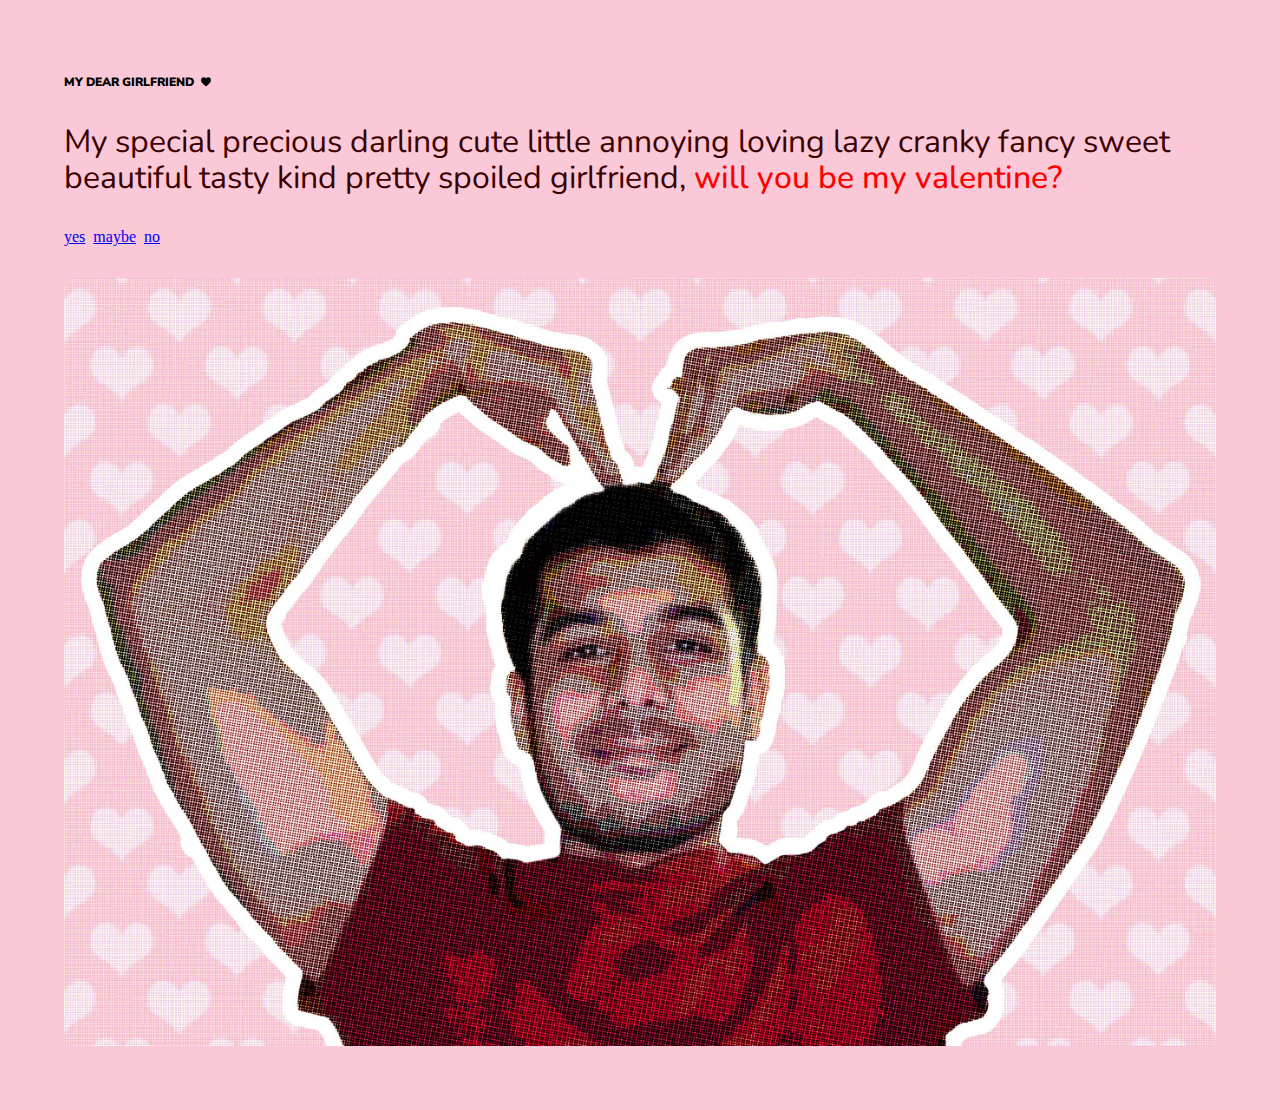
==== index.html @ c7df18b8 "Upload" ====
<html>
	<head>
		<!--Resets-->
		<meta charset="utf-8">
		<meta name="viewport" content="width=device-width, initial-scale=1">

		<!--Stylesheets-->
		<link href="style.css" rel="stylesheet">

		<title>valentinesday2024</title>
	</head>

	<body>

		<header>
			<h1>My dear girlfriend</h1>
			<img src="favorite_FILL1_wght400_GRAD0_opsz24.svg" alt="heart">
		</header>

		<main>

			<h2>My special precious darling cute little annoying loving lazy cranky fancy sweet beautiful tasty kind pretty spoiled girlfriend, <span class="highlight">will you be my valentine?</span></h2>

			<span	class="buttons">
				<a href="https://example.com" class="button">yes</a>
				<a href="https://example.com" class="button">maybe</a>
				<a href="https://example.com" class="button">no</a>
			</span>
	
			<img src="Vday1.jpg" alt="valentinesday2024">

		</main>

	</body>

</html>
---- style.css ----
@import url('https://fonts.googleapis.com/css2?family=Nunito:ital,wght@0,200..1000;1,200..1000&display=swap');
@import url('https://fonts.googleapis.com/css2?family=Nunito+Sans:ital,opsz,wght@0,6..12,200..1000;1,6..12,200..1000&display=swap');

:root { --base: 1em; }

html {
	background-color: rgb(250, 200, 215);
}

header {
	width: 100%;

	display: flex;
	flex-direction: row;
	justify-content: left;
	gap: calc(var(--base) * 0.35);
}

h1 {
	font-family: nunito sans;
	font-weight: 900;
	font-size: calc(var(--base) * 0.75);
	line-height: calc(var(--base) * 1);
	color: #000000;
	text-transform: uppercase;
	text-align: left;

	margin: 1em 0 1em 0;
}

img[src="favorite_FILL1_wght400_GRAD0_opsz24.svg"] {
	height: calc(var(--base) * 0.75);
	width: auto;

	margin: calc(var(--base) * 0.75) 0;
}

body {
	margin: calc(var(--base) * 4);
}

main {
	margin-top: calc(var(--base) * 1.5);

	display: flex;
	flex-direction: column;
	justify-content: space-between;
	gap: calc(var(--base) * 2);
}

h2 {
	font-family: nunito;
	font-weight: 400;
	font-size: calc(var(--base) * 2);
	line-height: calc(var(--base) * 1.125);
	color: #3a0000;
	text-align: left;

	margin: 0;
}

.highlight {
	font-weight: 500;
	color: #ff0000;
}

.buttons {
	width: 100%;

	display: flex; 
	flex-direction: row;
	gap: calc(var(--base) * 0.5);
}

button {
	width: 100%;

	padding: calc(var(--base) * 0.5) calc(var(--base) * 1);
	border-radius: calc(var(--base) * 0.5);
	background-color: #3a0000;
	border: calc(var(--base) * 0)

	font-family: nunito;
	font-weight: 500;
	font-size: calc(var(--base) * 1.2);
	line-height: calc(var(--base) * 1);
	color: rgb(255, 255, 255);
	text-transform: lowercase;
	text-align: center;

	cursor: pointer;
}

button:hover {
	background-color: #ff0000;
}

img[src="Vday1.jpg"] {
	width: 100%;
	height: auto;

	border-radius: calc(var(--base) * 0.5);
}
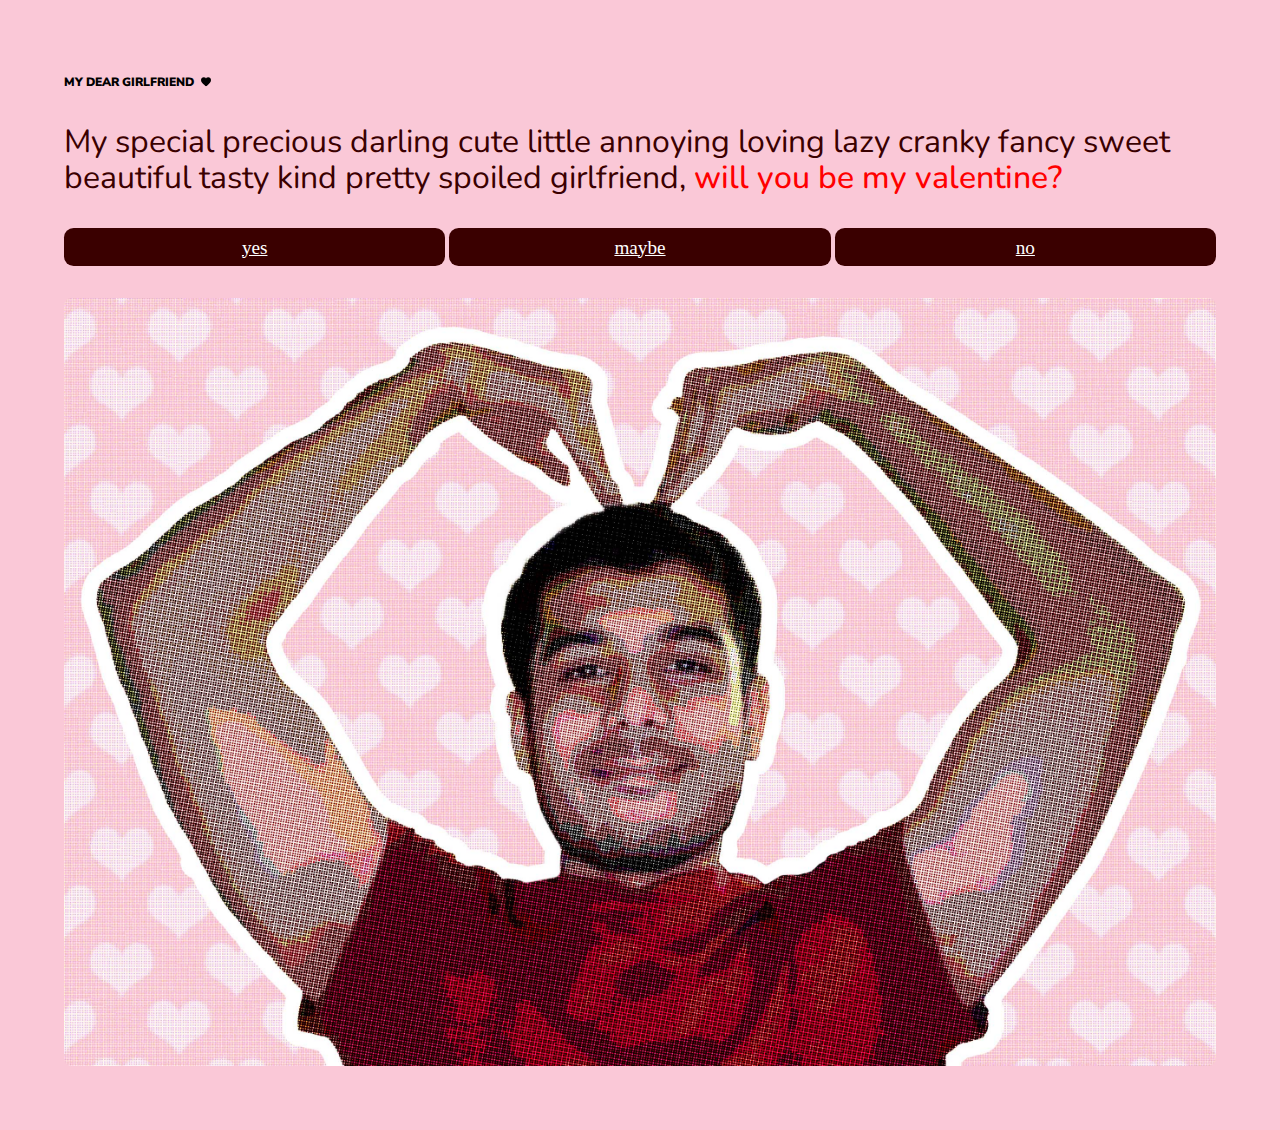
==== commit c3f5cc41: "Updated buttons" ====
--- a/index.html
+++ b/index.html
@@ -22,9 +22,9 @@
 			<h2>My special precious darling cute little annoying loving lazy cranky fancy sweet beautiful tasty kind pretty spoiled girlfriend, <span class="highlight">will you be my valentine?</span></h2>
 
 			<span	class="buttons">
-				<a href="https://example.com" class="button">yes</a>
-				<a href="https://example.com" class="button">maybe</a>
-				<a href="https://example.com" class="button">no</a>
+				<a href="https://drewil.github.io/valentinesday2024/yes" class="button">yes</a>
+				<a href="https://drewil.github.io/valentinesday2024/maybe" class="button">maybe</a>
+				<a href="https://drewil.github.io/valentinesday2024/no" class="button">no</a>
 			</span>
 	
 			<img src="Vday1.jpg" alt="valentinesday2024">
--- a/style.css
+++ b/style.css
@@ -69,10 +69,10 @@
 
 	display: flex; 
 	flex-direction: row;
-	gap: calc(var(--base) * 0.5);
+	gap: calc(var(--base) * 0.25);
 }
 
-button {
+.button {
 	width: 100%;
 
 	padding: calc(var(--base) * 0.5) calc(var(--base) * 1);
@@ -92,7 +92,7 @@
 }
 
 button:hover {
-	background-color: #ff0000;
+	background-color:#ff0000;
 }
 
 img[src="Vday1.jpg"] {
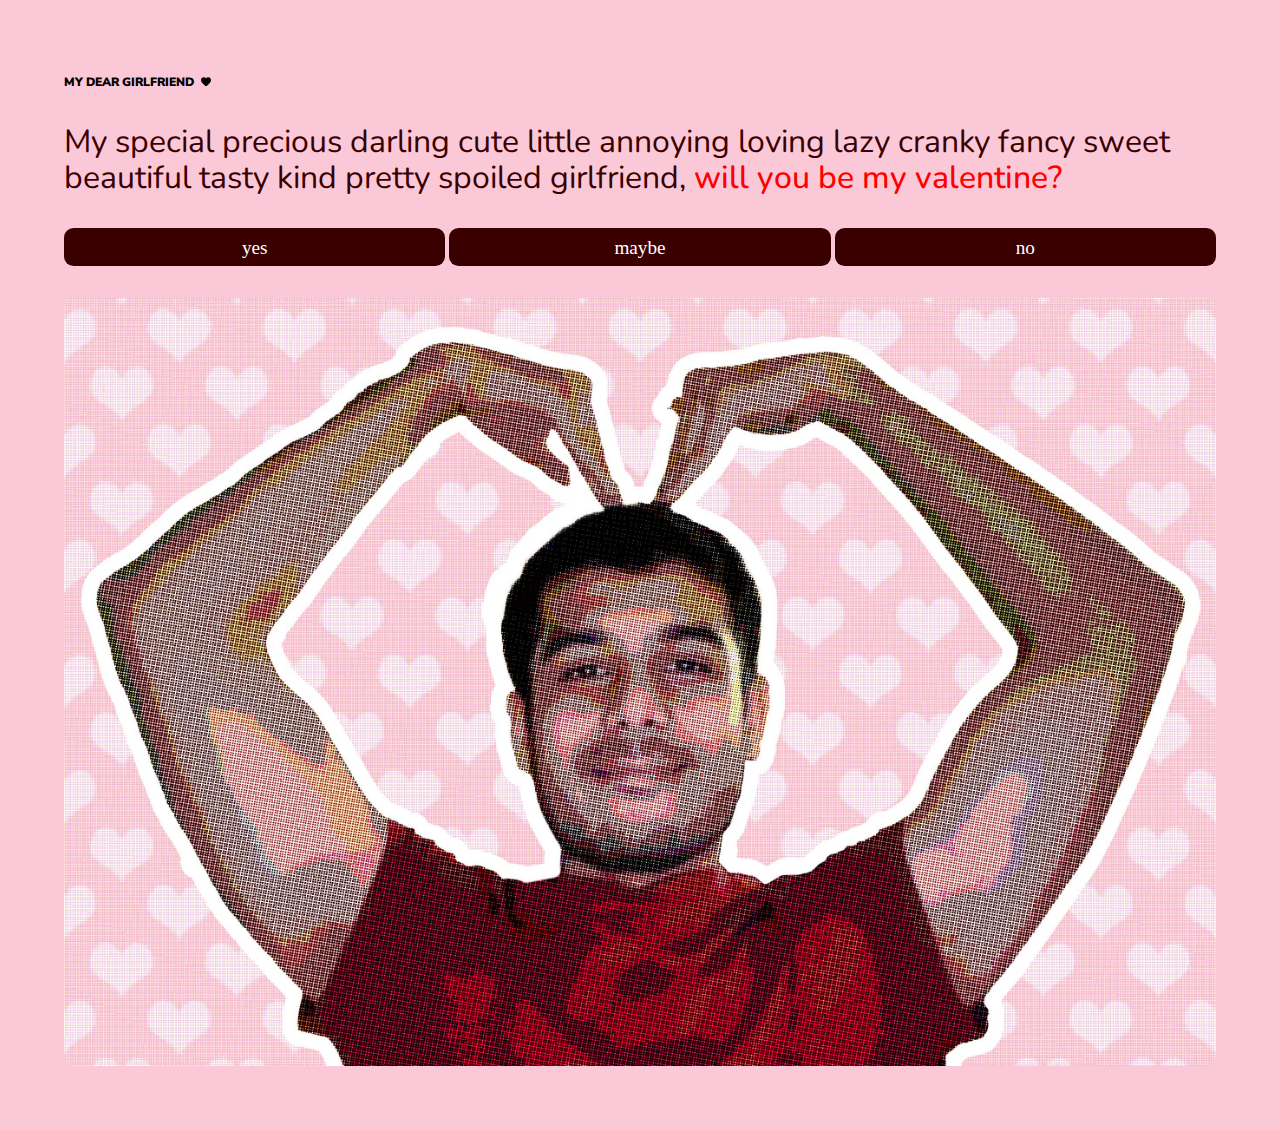
==== commit 95b9f1de: "Edits" ====
--- a/index.html
+++ b/index.html
@@ -22,9 +22,9 @@
 			<h2>My special precious darling cute little annoying loving lazy cranky fancy sweet beautiful tasty kind pretty spoiled girlfriend, <span class="highlight">will you be my valentine?</span></h2>
 
 			<span	class="buttons">
-				<a href="https://drewil.github.io/valentinesday2024/yes" class="button">yes</a>
-				<a href="https://drewil.github.io/valentinesday2024/maybe" class="button">maybe</a>
-				<a href="https://drewil.github.io/valentinesday2024/no" class="button">no</a>
+				<a href="https://drewil.github.io/valentinesday2024/yes" class="button">Yes</a>
+				<a href="https://drewil.github.io/valentinesday2024/maybe" class="button">Maybe</a>
+				<a href="https://drewil.github.io/valentinesday2024/no" class="button">No</a>
 			</span>
 	
 			<img src="Vday1.jpg" alt="valentinesday2024">
--- a/style.css
+++ b/style.css
@@ -87,6 +87,7 @@
 	color: rgb(255, 255, 255);
 	text-transform: lowercase;
 	text-align: center;
+	text-decoration: none;
 
 	cursor: pointer;
 }
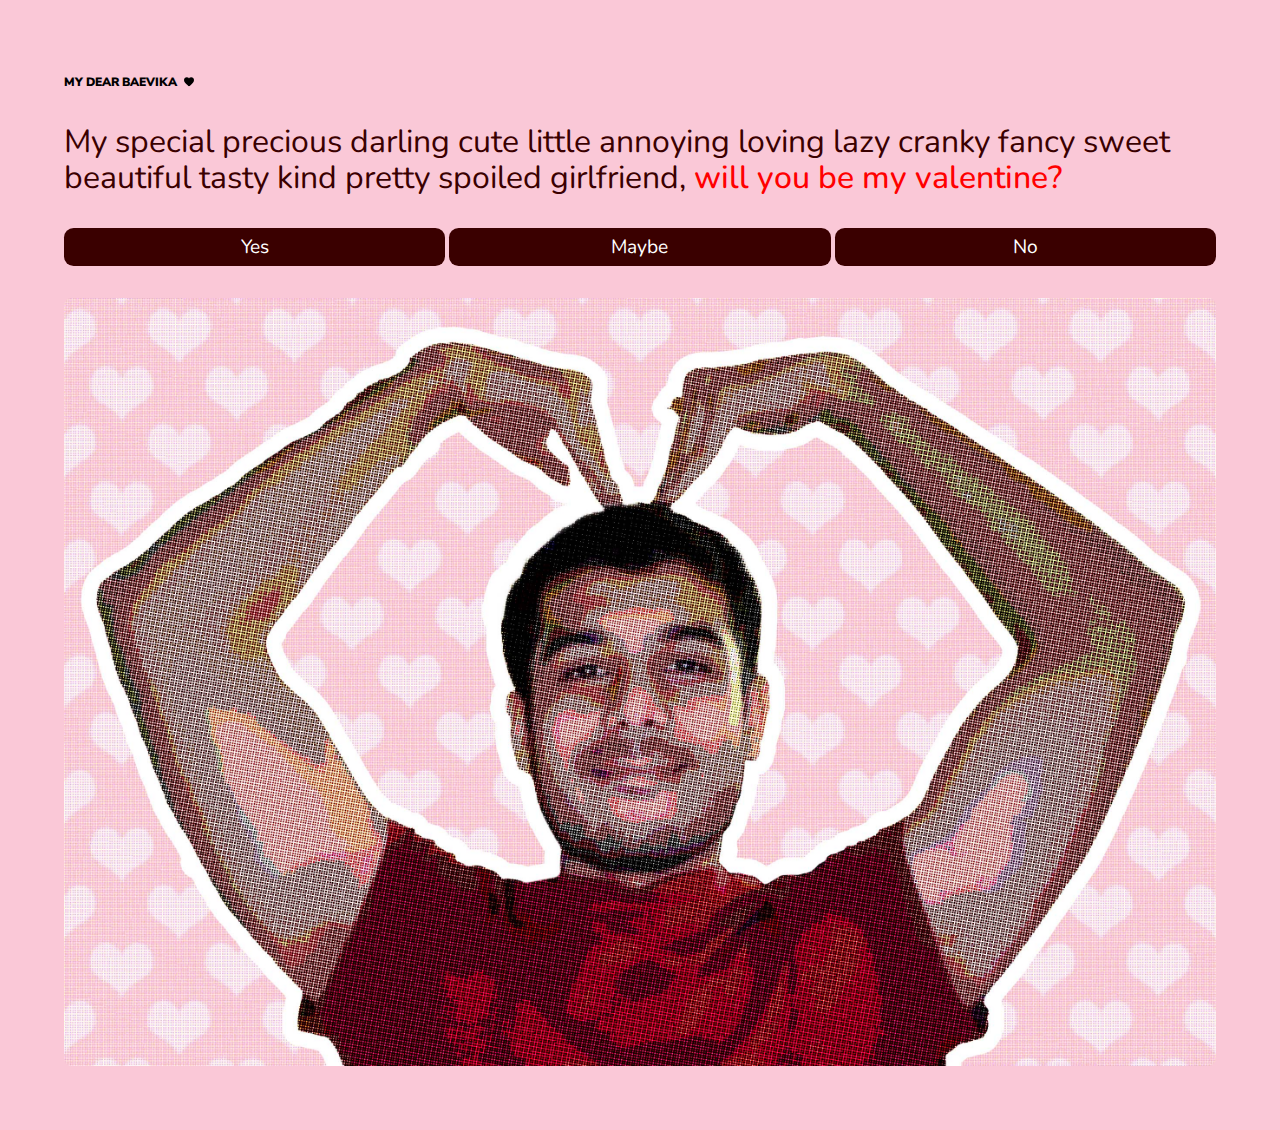
==== commit 9090d490: "Header" ====
--- a/index.html
+++ b/index.html
@@ -13,7 +13,7 @@
 	<body>
 
 		<header>
-			<h1>My dear girlfriend</h1>
+			<h1>My dear Baevika</h1>
 			<img src="favorite_FILL1_wght400_GRAD0_opsz24.svg" alt="heart">
 		</header>
 
--- a/style.css
+++ b/style.css
@@ -72,24 +72,23 @@
 	gap: calc(var(--base) * 0.25);
 }
 
-.button {
+a {
 	width: 100%;
 
 	padding: calc(var(--base) * 0.5) calc(var(--base) * 1);
 	border-radius: calc(var(--base) * 0.5);
 	background-color: #3a0000;
 	border: calc(var(--base) * 0)
+}
 
+.button {
 	font-family: nunito;
-	font-weight: 500;
+	font-weight: 400;
 	font-size: calc(var(--base) * 1.2);
 	line-height: calc(var(--base) * 1);
-	color: rgb(255, 255, 255);
-	text-transform: lowercase;
+	color: #ffffff;
 	text-align: center;
 	text-decoration: none;
-
-	cursor: pointer;
 }
 
 button:hover {
